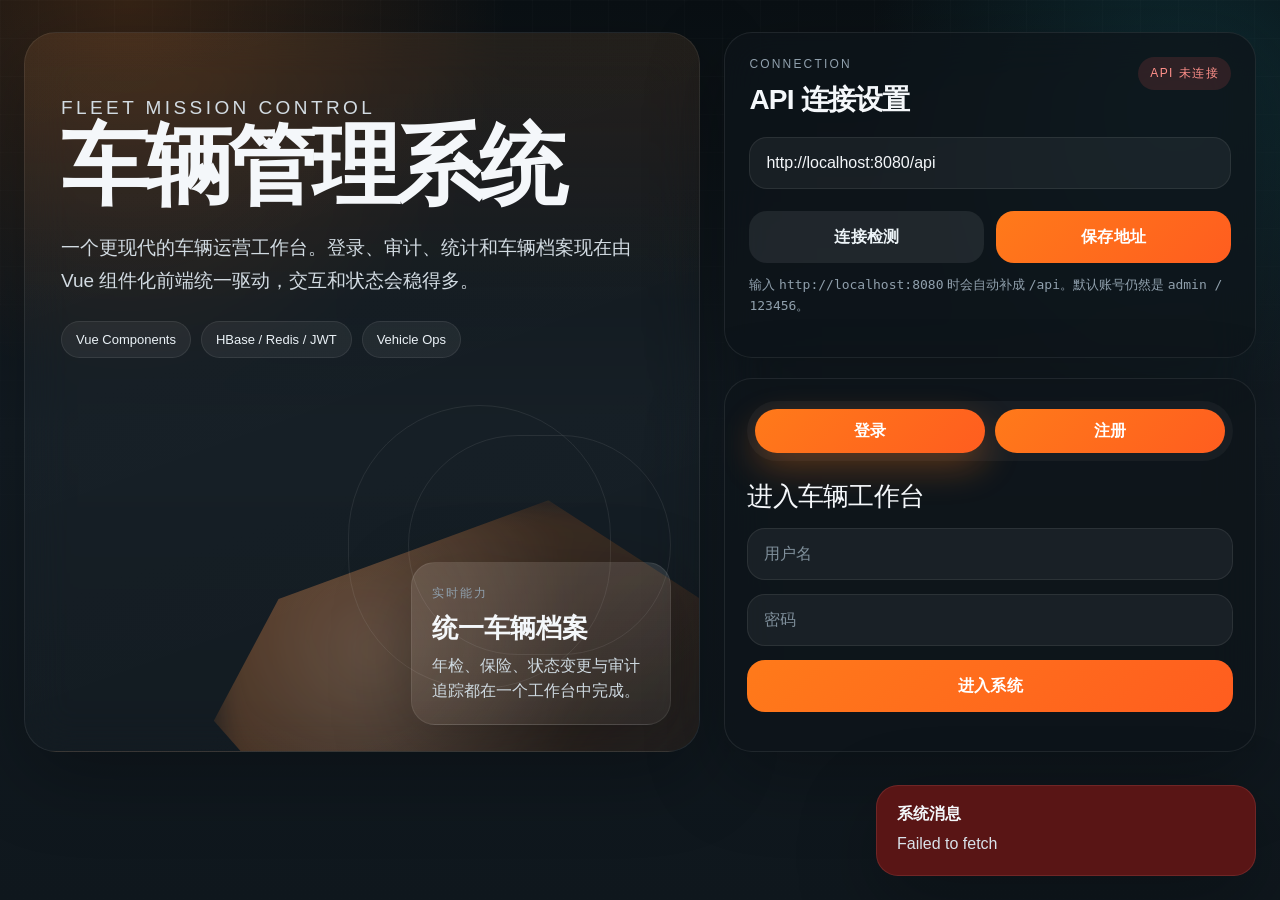
==== frontend/index.html @ bee84d91 "添加前端代码" ====
<!doctype html>
<html lang="zh-CN">
<head>
    <meta charset="UTF-8">
    <meta name="viewport" content="width=device-width, initial-scale=1.0">
    <title>车辆管理系统</title>
    <link rel="stylesheet" href="./app.css">
</head>
<body>
<div id="app"></div>
<noscript>请开启 JavaScript 以使用车辆管理系统。</noscript>
<script type="module" src="./js/main.js"></script>
</body>
</html>
---- frontend/app.css ----
:root {
    --bg: #0a1014;
    --bg-2: #121b22;
    --bg-3: #18252d;
    --panel: rgba(14, 20, 25, 0.76);
    --panel-soft: rgba(19, 28, 34, 0.7);
    --panel-border: rgba(255, 255, 255, 0.08);
    --text: #f4f7fa;
    --muted: #90a0ad;
    --line: rgba(255, 255, 255, 0.1);
    --primary: #ff7a1a;
    --primary-2: #ff5d1f;
    --secondary: rgba(255, 255, 255, 0.08);
    --danger: #dc4a4a;
    --mint: #26bfa4;
    --amber: #ffb648;
    --glow: 0 24px 80px rgba(0, 0, 0, 0.28);
}

* {
    box-sizing: border-box;
}

html {
    scroll-behavior: smooth;
}

body {
    margin: 0;
    min-height: 100vh;
    color: var(--text);
    font-family: "Avenir Next", "Segoe UI", "PingFang SC", sans-serif;
    background:
        radial-gradient(circle at 10% 0%, rgba(255, 122, 26, 0.18), transparent 26%),
        radial-gradient(circle at 92% 10%, rgba(31, 173, 190, 0.16), transparent 22%),
        linear-gradient(180deg, var(--bg) 0%, var(--bg-2) 48%, #0f171d 100%);
    overflow-x: hidden;
}

body::before {
    content: "";
    position: fixed;
    inset: 0;
    background-image:
        linear-gradient(rgba(255, 255, 255, 0.02) 1px, transparent 1px),
        linear-gradient(90deg, rgba(255, 255, 255, 0.02) 1px, transparent 1px);
    background-size: 38px 38px;
    mask-image: linear-gradient(180deg, rgba(0, 0, 0, 0.8), transparent 90%);
    pointer-events: none;
}

.app-shell {
    width: min(1500px, calc(100vw - 48px));
    margin: 0 auto;
    padding: 32px 0 56px;
}

.eyebrow {
    margin: 0 0 10px;
    color: var(--muted);
    font-size: 12px;
    letter-spacing: 0.18em;
    text-transform: uppercase;
}

.auth-landing {
    display: grid;
    grid-template-columns: 1.12fr 0.88fr;
    gap: 24px;
    align-items: stretch;
}

.auth-landing__hero,
.auth-landing__side,
.panel,
.toast,
.dashboard-hero,
.overview-card {
    backdrop-filter: blur(22px);
    -webkit-backdrop-filter: blur(22px);
}

.auth-landing__hero {
    position: relative;
    min-height: 720px;
    overflow: hidden;
    border: 1px solid var(--panel-border);
    border-radius: 32px;
    padding: 36px;
    background:
        linear-gradient(160deg, rgba(255, 255, 255, 0.03), rgba(255, 255, 255, 0.01)),
        linear-gradient(180deg, rgba(255, 122, 26, 0.08), transparent 38%);
    box-shadow: var(--glow);
}

.auth-landing__hero::before {
    content: "";
    position: absolute;
    inset: auto -8% -18% 28%;
    height: 380px;
    background:
        linear-gradient(135deg, rgba(255, 122, 26, 0.34), rgba(255, 93, 31, 0.02)),
        radial-gradient(circle at 30% 40%, rgba(255, 255, 255, 0.26), transparent 48%);
    clip-path: polygon(12% 26%, 62% 0, 100% 35%, 89% 67%, 26% 100%, 0 58%);
    filter: blur(16px);
    opacity: 0.8;
}

.hero-copy {
    position: relative;
    z-index: 2;
    max-width: 700px;
}

.hero-copy h1 {
    margin: 0;
    font-size: clamp(56px, 7vw, 88px);
    line-height: 0.96;
    letter-spacing: -0.05em;
}

.hero-copy p {
    max-width: 620px;
    margin: 22px 0 0;
    color: #d2dbe2;
    font-size: 19px;
    line-height: 1.75;
}

.hero-ribbon {
    position: relative;
    z-index: 2;
    display: flex;
    flex-wrap: wrap;
    gap: 10px;
    margin-top: 24px;
}

.hero-ribbon span {
    padding: 10px 14px;
    border-radius: 999px;
    background: rgba(255, 255, 255, 0.06);
    border: 1px solid rgba(255, 255, 255, 0.08);
    color: #ebf2f7;
    font-size: 13px;
}

.hero-visual {
    position: absolute;
    inset: auto 28px 26px auto;
    width: min(440px, 48%);
    height: 320px;
}

.hero-orbit {
    position: absolute;
    border-radius: 999px;
    border: 1px solid rgba(255, 255, 255, 0.08);
}

.hero-orbit--one {
    inset: 30px 0 70px 60px;
}

.hero-orbit--two {
    inset: 0 60px 36px 0;
}

.hero-card {
    position: absolute;
    right: 0;
    bottom: 0;
    width: 260px;
    padding: 20px;
    border-radius: 24px;
    background: linear-gradient(180deg, rgba(255, 255, 255, 0.11), rgba(255, 255, 255, 0.04));
    border: 1px solid rgba(255, 255, 255, 0.08);
    box-shadow: var(--glow);
}

.hero-card__label {
    display: inline-block;
    margin-bottom: 12px;
    color: var(--muted);
    font-size: 12px;
    letter-spacing: 0.15em;
    text-transform: uppercase;
}

.hero-card strong {
    display: block;
    font-size: 26px;
    line-height: 1.1;
}

.hero-card p {
    margin: 10px 0 0;
    color: #cfdae1;
    line-height: 1.6;
}

.auth-landing__side {
    display: grid;
    gap: 20px;
}

.api-panel,
.auth-card {
    border: 1px solid var(--panel-border);
    border-radius: 28px;
    background: var(--panel);
    box-shadow: var(--glow);
}

.api-panel {
    padding: 24px;
}

.api-panel__top {
    display: flex;
    align-items: flex-start;
    justify-content: space-between;
    gap: 12px;
}

.api-panel__top h3,
.auth-form__title,
.panel-head h3,
.dashboard-hero h2 {
    margin: 0;
}

.api-panel__top h3,
.panel-head h3 {
    font-size: 28px;
    letter-spacing: -0.03em;
}

.api-health {
    padding: 8px 12px;
    border-radius: 999px;
    background: rgba(255, 255, 255, 0.06);
    color: var(--muted);
    font-size: 12px;
    text-transform: uppercase;
    letter-spacing: 0.12em;
}

.api-health.up {
    background: rgba(38, 191, 164, 0.16);
    color: #72e6d0;
}

.api-health.down {
    background: rgba(220, 74, 74, 0.16);
    color: #ff908a;
}

.api-health.checking {
    background: rgba(255, 182, 72, 0.16);
    color: #ffd48f;
}

.api-panel__form,
.auth-form,
.admin-form {
    display: grid;
    gap: 14px;
    margin-top: 18px;
}

.api-panel__actions,
.vehicle-form__footer,
.toolbar-actions,
.panel-actions,
.dashboard-hero__actions {
    display: flex;
    gap: 12px;
    align-items: center;
}

.api-panel__actions {
    margin-top: 8px;
}

.helper {
    margin: 12px 0 0;
    color: var(--muted);
    font-size: 13px;
    line-height: 1.6;
}

.auth-card {
    padding: 22px;
}

.auth-tabs {
    display: grid;
    grid-template-columns: 1fr 1fr;
    gap: 10px;
    padding: 8px;
    border-radius: 999px;
    background: rgba(255, 255, 255, 0.04);
}

.auth-tabs button {
    border-radius: 999px;
    min-height: 44px;
}

.auth-tabs button.active {
    background: linear-gradient(135deg, var(--primary), var(--primary-2));
    color: white;
    box-shadow: 0 14px 36px rgba(255, 122, 26, 0.32);
}

.auth-form {
    margin-top: 18px;
}

.auth-form__title {
    font-size: 26px;
    letter-spacing: -0.03em;
}

.dashboard {
    display: grid;
    gap: 22px;
}

.dashboard-hero {
    display: flex;
    justify-content: space-between;
    gap: 20px;
    align-items: flex-start;
    padding: 28px;
    border-radius: 28px;
    border: 1px solid var(--panel-border);
    background:
        linear-gradient(135deg, rgba(255, 122, 26, 0.14), transparent 44%),
        linear-gradient(180deg, rgba(255, 255, 255, 0.04), rgba(255, 255, 255, 0.02));
    box-shadow: var(--glow);
}

.dashboard-hero h2 {
    font-size: 40px;
    letter-spacing: -0.04em;
}

.dashboard-hero p {
    max-width: 740px;
    margin: 10px 0 0;
    color: #cad5de;
    line-height: 1.7;
}

.role-pill,
.status-pill {
    display: inline-flex;
    align-items: center;
    justify-content: center;
    padding: 10px 14px;
    border-radius: 999px;
    background: rgba(255, 255, 255, 0.08);
    border: 1px solid rgba(255, 255, 255, 0.08);
    color: #eef5f8;
    font-size: 12px;
    letter-spacing: 0.12em;
    text-transform: uppercase;
}

.overview-grid {
    display: grid;
    grid-template-columns: repeat(4, minmax(0, 1fr));
    gap: 18px;
}

.overview-card {
    position: relative;
    overflow: hidden;
    padding: 24px;
    border-radius: 26px;
    border: 1px solid var(--panel-border);
    background: var(--panel);
    box-shadow: var(--glow);
}

.overview-card::after {
    content: "";
    position: absolute;
    inset: auto -40px -40px auto;
    width: 120px;
    height: 120px;
    border-radius: 999px;
    background: rgba(255, 255, 255, 0.06);
}

.overview-card span {
    color: var(--muted);
    font-size: 13px;
    letter-spacing: 0.12em;
    text-transform: uppercase;
}

.overview-card strong {
    display: block;
    margin-top: 16px;
    font-size: 44px;
    line-height: 1;
}

.overview-card p {
    margin: 14px 0 0;
    color: #d0d8de;
}

.overview-card--mint {
    background: linear-gradient(180deg, rgba(38, 191, 164, 0.16), rgba(16, 23, 29, 0.8));
}

.overview-card--amber {
    background: linear-gradient(180deg, rgba(255, 182, 72, 0.16), rgba(16, 23, 29, 0.8));
}

.overview-card--alert {
    background: linear-gradient(180deg, rgba(220, 74, 74, 0.18), rgba(16, 23, 29, 0.82));
}

.dashboard-grid {
    display: grid;
    grid-template-columns: minmax(0, 1.7fr) minmax(360px, 0.9fr);
    gap: 18px;
}

.dashboard-grid__main,
.side-stack {
    display: grid;
    gap: 18px;
}

.panel {
    padding: 24px;
    border: 1px solid var(--panel-border);
    border-radius: 26px;
    background: var(--panel);
    box-shadow: var(--glow);
}

.panel--soft {
    background: var(--panel-soft);
}

.panel-head {
    display: flex;
    justify-content: space-between;
    gap: 16px;
    align-items: flex-start;
    margin-bottom: 18px;
}

.panel-head .eyebrow {
    margin-bottom: 8px;
}

.vehicle-form__grid,
.toolbar-grid {
    display: grid;
    grid-template-columns: repeat(4, minmax(0, 1fr));
    gap: 12px;
}

.toolbar-actions {
    grid-column: 1 / -1;
    margin-top: 4px;
}

.vehicle-form__footer {
    justify-content: flex-end;
    margin-top: 14px;
}

.table-shell {
    overflow: auto;
    border-radius: 20px;
    border: 1px solid rgba(255, 255, 255, 0.06);
    background: rgba(255, 255, 255, 0.02);
}

.vehicle-table {
    width: 100%;
    border-collapse: collapse;
}

.vehicle-table th,
.vehicle-table td {
    padding: 16px 14px;
    border-bottom: 1px solid rgba(255, 255, 255, 0.06);
    text-align: left;
    vertical-align: top;
}

.vehicle-table th {
    color: #d1dbe3;
    font-size: 13px;
    letter-spacing: 0.12em;
    text-transform: uppercase;
}

.vehicle-table td {
    color: #f1f6fa;
}

.vehicle-table td small {
    display: block;
    margin-top: 4px;
    color: var(--muted);
}

.table-actions {
    display: flex;
    flex-wrap: wrap;
    gap: 8px;
}

.empty-row,
.empty-note {
    color: var(--muted);
}

.detail-grid {
    display: grid;
    gap: 12px;
}

.detail-grid > div {
    display: flex;
    justify-content: space-between;
    gap: 12px;
    padding-bottom: 10px;
    border-bottom: 1px dashed rgba(255, 255, 255, 0.08);
}

.detail-grid span {
    color: var(--muted);
}

.detail-grid strong {
    text-align: right;
}

.detail-grid__remark {
    display: block !important;
}

.detail-grid__remark p {
    margin: 8px 0 0;
    color: #d0dae2;
    line-height: 1.65;
}

.mini-summary {
    display: grid;
    gap: 18px;
}

.mini-summary h4 {
    margin: 0 0 10px;
    font-size: 18px;
}

.mini-summary ul {
    margin: 0;
    padding-left: 18px;
    color: #d5dee5;
}

.audit-stream {
    display: grid;
    gap: 12px;
}

.audit-stream__item {
    padding: 16px;
    border-radius: 18px;
    background: rgba(255, 255, 255, 0.04);
    border: 1px solid rgba(255, 255, 255, 0.06);
}

.audit-stream__top {
    display: flex;
    justify-content: space-between;
    gap: 10px;
    align-items: center;
}

.audit-stream__item p {
    margin: 10px 0;
    color: #d0dae2;
    line-height: 1.6;
}

.audit-stream__item time {
    color: var(--muted);
    font-size: 13px;
}

input,
select,
textarea,
button {
    width: 100%;
    border: 1px solid rgba(255, 255, 255, 0.08);
    border-radius: 18px;
    font: inherit;
    transition: transform 0.18s ease, border-color 0.18s ease, background 0.18s ease, box-shadow 0.18s ease;
}

input,
select,
button {
    min-height: 52px;
    padding: 0 16px;
}

textarea {
    min-height: 110px;
    padding: 16px;
    resize: vertical;
}

input,
select,
textarea {
    background: rgba(255, 255, 255, 0.05);
    color: var(--text);
}

input::placeholder,
textarea::placeholder {
    color: #7f8f9b;
}

input:focus,
select:focus,
textarea:focus {
    outline: none;
    border-color: rgba(255, 122, 26, 0.56);
    box-shadow: 0 0 0 4px rgba(255, 122, 26, 0.12);
}

button {
    cursor: pointer;
    background: linear-gradient(135deg, var(--primary), var(--primary-2));
    color: white;
    font-weight: 700;
    letter-spacing: 0.02em;
    border: 0;
}

button:hover {
    transform: translateY(-1px);
    box-shadow: 0 14px 34px rgba(255, 122, 26, 0.24);
}

button:disabled {
    opacity: 0.55;
    cursor: not-allowed;
    transform: none;
    box-shadow: none;
}

button.secondary {
    background: rgba(255, 255, 255, 0.08);
    color: #edf4f8;
}

button.ghost {
    background: transparent;
    color: #eef4f8;
    border: 1px solid rgba(255, 255, 255, 0.1);
}

button.danger {
    background: linear-gradient(135deg, #d44a4a, #ac3434);
}

button.ghost.danger {
    color: #ffb2b2;
    border-color: rgba(255, 115, 115, 0.2);
}

.toast {
    position: fixed;
    right: 24px;
    bottom: 24px;
    width: min(380px, calc(100vw - 32px));
    padding: 18px 20px;
    border-radius: 22px;
    box-shadow: var(--glow);
    z-index: 100;
}

.toast.info {
    background: rgba(15, 28, 35, 0.92);
    border: 1px solid rgba(255, 255, 255, 0.08);
}

.toast.error {
    background: rgba(95, 22, 22, 0.94);
    border: 1px solid rgba(255, 143, 143, 0.14);
}

.toast strong {
    display: block;
    margin-bottom: 6px;
}

.toast p {
    margin: 0;
    color: #d9e2ea;
    line-height: 1.6;
}

.toast-fade-enter-active,
.toast-fade-leave-active {
    transition: all 0.24s ease;
}

.toast-fade-enter-from,
.toast-fade-leave-to {
    opacity: 0;
    transform: translateY(8px);
}

@media (max-width: 1220px) {
    .auth-landing,
    .dashboard-grid,
    .overview-grid,
    .vehicle-form__grid,
    .toolbar-grid {
        grid-template-columns: 1fr 1fr;
    }

    .auth-landing__hero,
    .auth-landing__side,
    .dashboard-grid__main,
    .side-stack {
        min-width: 0;
    }

    .auth-landing,
    .dashboard-grid {
        grid-template-columns: 1fr;
    }

    .hero-visual {
        position: relative;
        inset: auto;
        width: 100%;
        margin-top: 28px;
    }
}

@media (max-width: 760px) {
    .app-shell {
        width: min(100vw - 28px, 1500px);
        padding-top: 18px;
    }

    .hero-copy h1 {
        font-size: 44px;
    }

    .dashboard-hero,
    .dashboard-hero__actions,
    .api-panel__top,
    .api-panel__actions,
    .panel-head,
    .panel-actions,
    .toolbar-actions,
    .vehicle-form__footer,
    .pager {
        flex-direction: column;
        align-items: stretch;
    }

    .vehicle-form__grid,
    .toolbar-grid,
    .overview-grid {
        grid-template-columns: 1fr;
    }

    .hero-visual {
        height: 240px;
    }
}
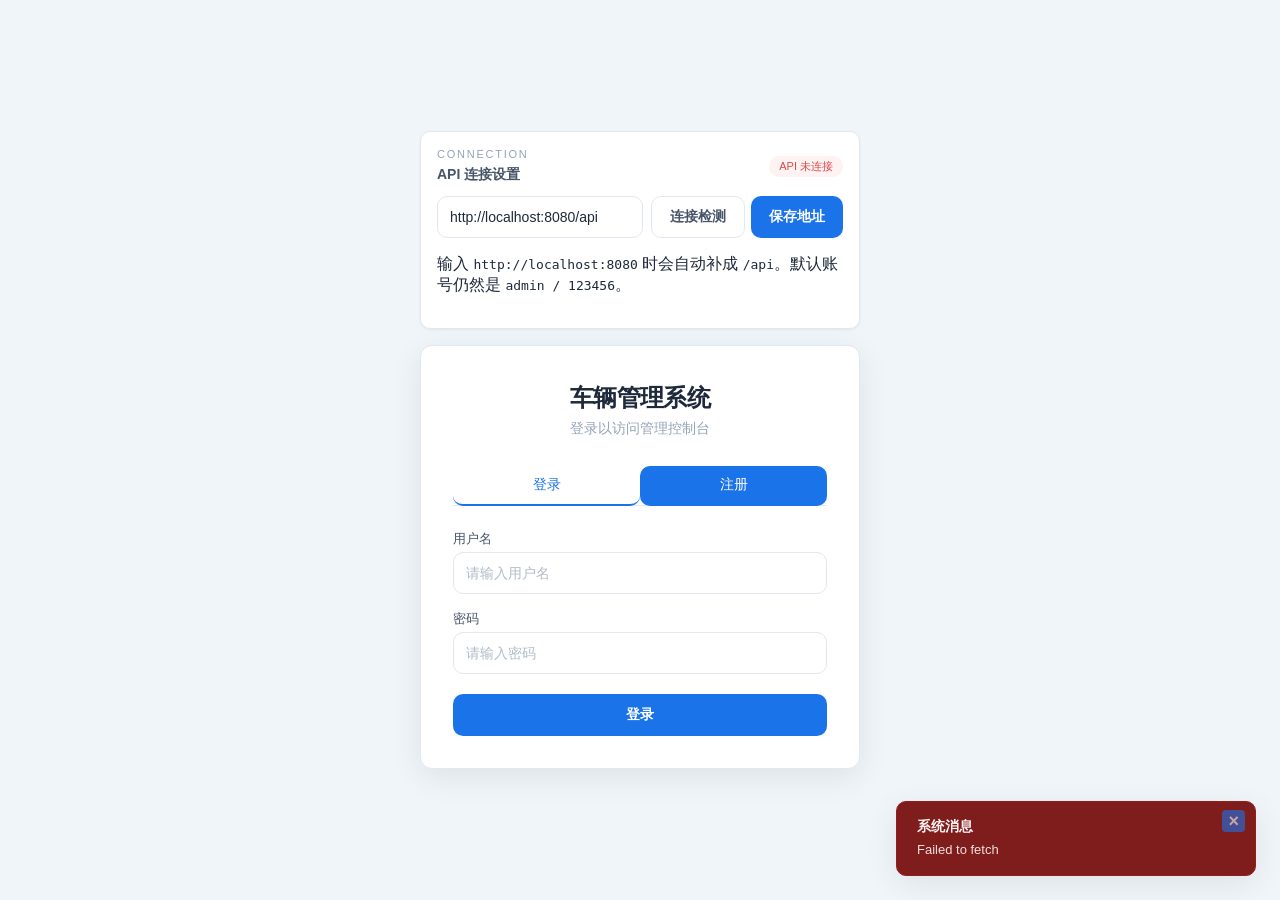
==== commit 8595767e: "重构前端 UI：浅蓝色主题 + 左侧菜单栏布局 将深色主题全面改为浅蓝色商务风格，控制面板从卡片堆叠改为 左侧菜单栏 + 右侧内容区的经典后台管理布局。  主要变更： - 全新 CSS 变量系统：浅蓝" ====
--- a/frontend/index.html
+++ b/frontend/index.html
@@ -4,7 +4,7 @@
     <meta charset="UTF-8">
     <meta name="viewport" content="width=device-width, initial-scale=1.0">
     <title>车辆管理系统</title>
-    <link rel="stylesheet" href="./app.css">
+    <link rel="stylesheet" href="./app.css?v=2">
 </head>
 <body>
 <div id="app"></div>
--- a/frontend/app.css
+++ b/frontend/app.css
@@ -1,20 +1,25 @@
 :root {
-    --bg: #0a1014;
-    --bg-2: #121b22;
-    --bg-3: #18252d;
-    --panel: rgba(14, 20, 25, 0.76);
-    --panel-soft: rgba(19, 28, 34, 0.7);
-    --panel-border: rgba(255, 255, 255, 0.08);
-    --text: #f4f7fa;
-    --muted: #90a0ad;
-    --line: rgba(255, 255, 255, 0.1);
-    --primary: #ff7a1a;
-    --primary-2: #ff5d1f;
-    --secondary: rgba(255, 255, 255, 0.08);
+    --bg: #f0f5fa;
+    --bg-card: #ffffff;
+    --bg-side: #f8fafc;
+    --border: #e2e8f0;
+    --border-focus: #93b4e8;
+    --text: #1e293b;
+    --text-2: #475569;
+    --muted: #94a3b8;
+    --primary: #1a73e8;
+    --primary-hover: #1557b0;
+    --primary-light: #e8f0fe;
     --danger: #dc4a4a;
-    --mint: #26bfa4;
-    --amber: #ffb648;
-    --glow: 0 24px 80px rgba(0, 0, 0, 0.28);
+    --danger-light: #fef2f2;
+    --success: #16a34a;
+    --success-light: #f0fdf4;
+    --warning: #d97706;
+    --warning-light: #fffbeb;
+    --shadow-sm: 0 1px 3px rgba(0, 0, 0, 0.06);
+    --shadow-md: 0 4px 16px rgba(0, 0, 0, 0.07);
+    --shadow-lg: 0 8px 32px rgba(0, 0, 0, 0.08);
+    --radius: 10px;
 }
 
 * {
@@ -29,701 +34,807 @@
     margin: 0;
     min-height: 100vh;
     color: var(--text);
-    font-family: "Avenir Next", "Segoe UI", "PingFang SC", sans-serif;
-    background:
-        radial-gradient(circle at 10% 0%, rgba(255, 122, 26, 0.18), transparent 26%),
-        radial-gradient(circle at 92% 10%, rgba(31, 173, 190, 0.16), transparent 22%),
-        linear-gradient(180deg, var(--bg) 0%, var(--bg-2) 48%, #0f171d 100%);
-    overflow-x: hidden;
-}
-
-body::before {
-    content: "";
-    position: fixed;
-    inset: 0;
-    background-image:
-        linear-gradient(rgba(255, 255, 255, 0.02) 1px, transparent 1px),
-        linear-gradient(90deg, rgba(255, 255, 255, 0.02) 1px, transparent 1px);
-    background-size: 38px 38px;
-    mask-image: linear-gradient(180deg, rgba(0, 0, 0, 0.8), transparent 90%);
-    pointer-events: none;
-}
-
+    font-family: -apple-system, BlinkMacSystemFont, "Segoe UI", "PingFang SC", "Microsoft YaHei", sans-serif;
+    background: var(--bg);
+    -webkit-font-smoothing: antialiased;
+}
+
+.eyebrow {
+    margin: 0 0 6px;
+    color: var(--muted);
+    font-size: 11px;
+    letter-spacing: 0.16em;
+    text-transform: uppercase;
+}
+
+/* ============================= */
+/*  Login Page                    */
+/* ============================= */
 .app-shell {
-    width: min(1500px, calc(100vw - 48px));
-    margin: 0 auto;
-    padding: 32px 0 56px;
-}
-
-.eyebrow {
-    margin: 0 0 10px;
+    min-height: 100vh;
+    display: flex;
+    flex-direction: column;
+    padding: 24px;
+}
+
+.auth-landing {
+    width: 100%;
+    max-width: 440px;
+    margin: auto;
+}
+
+.auth-landing__hero {
+    display: none;
+}
+
+.auth-landing__side {
+    display: flex;
+    flex-direction: column;
+    gap: 16px;
+}
+
+/* API Panel (compact) */
+.api-panel {
+    background: var(--bg-card);
+    border: 1px solid var(--border);
+    border-radius: var(--radius);
+    padding: 16px;
+    box-shadow: var(--shadow-sm);
+}
+
+.api-panel__top {
+    display: flex;
+    align-items: center;
+    justify-content: space-between;
+    gap: 12px;
+    margin-bottom: 12px;
+}
+
+.api-panel__top h3 {
+    margin: 0;
+    font-size: 14px;
+    font-weight: 600;
+    color: var(--text-2);
+}
+
+.api-health {
+    font-size: 11px;
+    padding: 3px 10px;
+    border-radius: 999px;
+    font-weight: 500;
+}
+
+.api-health.up {
+    background: var(--success-light);
+    color: var(--success);
+}
+
+.api-health.down {
+    background: var(--danger-light);
+    color: var(--danger);
+}
+
+.api-health.checking {
+    background: var(--warning-light);
+    color: var(--warning);
+}
+
+.api-panel__form {
+    display: flex;
+    gap: 8px;
+}
+
+.api-panel__form input {
+    flex: 1;
+    min-width: 0;
+}
+
+.api-panel__actions {
+    display: flex;
+    gap: 6px;
+    flex-shrink: 0;
+}
+
+/* Login Card */
+.auth-card {
+    background: var(--bg-card);
+    border: 1px solid var(--border);
+    border-radius: calc(var(--radius) * 1.2);
+    padding: 36px 32px 32px;
+    box-shadow: var(--shadow-lg);
+}
+
+.auth-card-header {
+    text-align: center;
+    margin-bottom: 28px;
+}
+
+.auth-card-header h1 {
+    margin: 0;
+    font-size: 24px;
+    font-weight: 700;
+    color: var(--text);
+    letter-spacing: -0.03em;
+}
+
+.auth-card-header p {
+    margin: 6px 0 0;
+    color: var(--muted);
+    font-size: 14px;
+}
+
+.auth-tabs {
+    display: flex;
+    gap: 0;
+    margin-bottom: 24px;
+    border-bottom: 1px solid var(--border);
+}
+
+.auth-tabs button {
+    flex: 1;
+    background: none;
+    border: none;
+    color: var(--muted);
+    font-size: 14px;
+    font-weight: 500;
+    padding: 10px 0;
+    min-height: auto;
+    width: auto;
+    cursor: pointer;
+    border-bottom: 2px solid transparent;
+    margin-bottom: -1px;
+    transition: color 0.2s, border-color 0.2s;
+}
+
+.auth-card .auth-tabs button.active {
+    background: transparent;
+    color: var(--primary);
+    border-bottom-color: var(--primary);
+    box-shadow: none;
+}
+
+.auth-tabs button:hover:not(.active) {
+    color: var(--text-2);
+}
+
+.auth-form {
+    display: flex;
+    flex-direction: column;
+    gap: 16px;
+}
+
+.auth-form .input-group {
+    display: flex;
+    flex-direction: column;
+    gap: 4px;
+}
+
+.auth-form .input-group label {
+    font-size: 13px;
+    font-weight: 500;
+    color: var(--text-2);
+}
+
+.auth-form .input-group input {
+    width: 100%;
+}
+
+.auth-form button[type="submit"] {
+    margin-top: 4px;
+}
+
+/* ============================= */
+/*  Sidebar Layout                */
+/* ============================= */
+.dashboard-layout {
+    display: flex;
+    min-height: calc(100vh - 48px);
+}
+
+.sidebar {
+    width: 220px;
+    flex-shrink: 0;
+    display: flex;
+    flex-direction: column;
+    background: var(--bg-card);
+    border: 1px solid var(--border);
+    border-radius: var(--radius);
+    margin-right: 20px;
+    overflow: hidden;
+    box-shadow: var(--shadow-sm);
+}
+
+.sidebar-brand {
+    padding: 20px 20px 16px;
+    border-bottom: 1px solid var(--border);
+}
+
+.sidebar-brand strong {
+    font-size: 16px;
+    font-weight: 700;
+    color: var(--text);
+    letter-spacing: -0.02em;
+}
+
+.sidebar-nav {
+    flex: 1;
+    display: flex;
+    flex-direction: column;
+    padding: 8px;
+    gap: 2px;
+}
+
+.sidebar-nav a {
+    display: block;
+    padding: 10px 14px;
+    border-radius: 8px;
+    color: var(--text-2);
+    font-size: 14px;
+    font-weight: 500;
+    text-decoration: none;
+    transition: background 0.15s, color 0.15s;
+    cursor: pointer;
+}
+
+.sidebar-nav a:hover {
+    background: var(--bg);
+    color: var(--text);
+}
+
+.sidebar-nav a.active {
+    background: var(--primary-light);
+    color: var(--primary);
+    font-weight: 600;
+}
+
+.sidebar-footer {
+    padding: 14px 16px;
+    border-top: 1px solid var(--border);
+    display: flex;
+    flex-direction: column;
+    gap: 10px;
+}
+
+.sidebar-user {
+    display: flex;
+    align-items: center;
+    gap: 8px;
+}
+
+.sidebar-username {
+    font-size: 13px;
+    font-weight: 500;
+    color: var(--text-2);
+    overflow: hidden;
+    text-overflow: ellipsis;
+}
+
+.sidebar-logout {
+    width: 100%;
+}
+
+.content-area {
+    flex: 1;
+    min-width: 0;
+    overflow-y: auto;
+}
+
+.content-section {
+    display: grid;
+    gap: 16px;
+}
+
+.content-header {
+    margin-bottom: 4px;
+}
+
+.content-header h2 {
+    margin: 0;
+    font-size: 20px;
+    font-weight: 700;
+    color: var(--text);
+}
+
+.content-header p {
+    margin: 2px 0 0;
+    color: var(--muted);
+    font-size: 14px;
+}
+
+.empty-hint {
+    padding: 32px;
+    text-align: center;
+    color: var(--muted);
+    font-size: 14px;
+    background: var(--bg-card);
+    border: 1px dashed var(--border);
+    border-radius: var(--radius);
+}
+
+/* Overview Cards */
+.overview-grid {
+    display: grid;
+    grid-template-columns: repeat(4, minmax(0, 1fr));
+    gap: 16px;
+}
+
+.overview-card {
+    padding: 20px;
+    background: var(--bg-card);
+    border: 1px solid var(--border);
+    border-radius: var(--radius);
+    box-shadow: var(--shadow-sm);
+}
+
+.overview-card span:first-child {
     color: var(--muted);
     font-size: 12px;
-    letter-spacing: 0.18em;
+    font-weight: 500;
     text-transform: uppercase;
-}
-
-.auth-landing {
+    letter-spacing: 0.05em;
+}
+
+.overview-card strong {
+    display: block;
+    margin-top: 8px;
+    font-size: 28px;
+    line-height: 1;
+    font-weight: 700;
+    color: var(--text);
+}
+
+.overview-card p {
+    margin: 6px 0 0;
+    color: var(--text-2);
+    font-size: 13px;
+}
+
+/* Stats View: two-column grid */
+.dashboard-stats-grid {
     display: grid;
-    grid-template-columns: 1.12fr 0.88fr;
-    gap: 24px;
-    align-items: stretch;
-}
-
-.auth-landing__hero,
-.auth-landing__side,
-.panel,
-.toast,
-.dashboard-hero,
-.overview-card {
-    backdrop-filter: blur(22px);
-    -webkit-backdrop-filter: blur(22px);
-}
-
-.auth-landing__hero {
-    position: relative;
-    min-height: 720px;
-    overflow: hidden;
-    border: 1px solid var(--panel-border);
-    border-radius: 32px;
-    padding: 36px;
-    background:
-        linear-gradient(160deg, rgba(255, 255, 255, 0.03), rgba(255, 255, 255, 0.01)),
-        linear-gradient(180deg, rgba(255, 122, 26, 0.08), transparent 38%);
-    box-shadow: var(--glow);
-}
-
-.auth-landing__hero::before {
-    content: "";
-    position: absolute;
-    inset: auto -8% -18% 28%;
-    height: 380px;
-    background:
-        linear-gradient(135deg, rgba(255, 122, 26, 0.34), rgba(255, 93, 31, 0.02)),
-        radial-gradient(circle at 30% 40%, rgba(255, 255, 255, 0.26), transparent 48%);
-    clip-path: polygon(12% 26%, 62% 0, 100% 35%, 89% 67%, 26% 100%, 0 58%);
-    filter: blur(16px);
-    opacity: 0.8;
-}
-
-.hero-copy {
-    position: relative;
-    z-index: 2;
-    max-width: 700px;
-}
-
-.hero-copy h1 {
+    grid-template-columns: 1fr 1fr;
+    gap: 16px;
+}
+
+/* Generic Panel */
+.panel {
+    padding: 20px;
+    background: var(--bg-card);
+    border: 1px solid var(--border);
+    border-radius: var(--radius);
+    box-shadow: var(--shadow-sm);
+}
+
+.panel-head {
+    display: flex;
+    justify-content: space-between;
+    align-items: flex-start;
+    gap: 12px;
+    margin-bottom: 16px;
+}
+
+.panel-head h3 {
     margin: 0;
-    font-size: clamp(56px, 7vw, 88px);
-    line-height: 0.96;
-    letter-spacing: -0.05em;
-}
-
-.hero-copy p {
-    max-width: 620px;
-    margin: 22px 0 0;
-    color: #d2dbe2;
-    font-size: 19px;
-    line-height: 1.75;
-}
-
-.hero-ribbon {
-    position: relative;
-    z-index: 2;
-    display: flex;
-    flex-wrap: wrap;
+    font-size: 16px;
+    font-weight: 600;
+}
+
+.panel-actions {
+    display: flex;
+    gap: 8px;
+    align-items: center;
+    flex-shrink: 0;
+}
+
+/* Vehicle Form */
+.vehicle-form__grid {
+    display: grid;
+    grid-template-columns: repeat(4, minmax(0, 1fr));
     gap: 10px;
-    margin-top: 24px;
-}
-
-.hero-ribbon span {
-    padding: 10px 14px;
-    border-radius: 999px;
-    background: rgba(255, 255, 255, 0.06);
-    border: 1px solid rgba(255, 255, 255, 0.08);
-    color: #ebf2f7;
-    font-size: 13px;
-}
-
-.hero-visual {
-    position: absolute;
-    inset: auto 28px 26px auto;
-    width: min(440px, 48%);
-    height: 320px;
-}
-
-.hero-orbit {
-    position: absolute;
-    border-radius: 999px;
-    border: 1px solid rgba(255, 255, 255, 0.08);
-}
-
-.hero-orbit--one {
-    inset: 30px 0 70px 60px;
-}
-
-.hero-orbit--two {
-    inset: 0 60px 36px 0;
-}
-
-.hero-card {
-    position: absolute;
-    right: 0;
-    bottom: 0;
-    width: 260px;
-    padding: 20px;
-    border-radius: 24px;
-    background: linear-gradient(180deg, rgba(255, 255, 255, 0.11), rgba(255, 255, 255, 0.04));
-    border: 1px solid rgba(255, 255, 255, 0.08);
-    box-shadow: var(--glow);
-}
-
-.hero-card__label {
-    display: inline-block;
-    margin-bottom: 12px;
+}
+
+.vehicle-form__footer {
+    display: flex;
+    gap: 8px;
+    justify-content: flex-end;
+    margin-top: 14px;
+}
+
+/* Search Toolbar */
+.toolbar-grid {
+    display: grid;
+    grid-template-columns: repeat(4, minmax(0, 1fr));
+    gap: 10px;
+}
+
+.toolbar-actions {
+    display: flex;
+    gap: 8px;
+    align-items: center;
+    grid-column: 1 / -1;
+    margin-top: 4px;
+}
+
+/* Vehicle Table */
+.table-shell {
+    border: 1px solid var(--border);
+    border-radius: var(--radius);
+    overflow: auto;
+}
+
+.vehicle-table {
+    width: 100%;
+    border-collapse: collapse;
+}
+
+.vehicle-table th,
+.vehicle-table td {
+    padding: 12px 14px;
+    text-align: left;
+    border-bottom: 1px solid var(--border);
+    font-size: 14px;
+}
+
+.vehicle-table th {
+    background: var(--bg-side);
+    color: var(--text-2);
+    font-weight: 600;
+    font-size: 12px;
+    text-transform: uppercase;
+    letter-spacing: 0.04em;
+    white-space: nowrap;
+}
+
+.vehicle-table tbody tr:hover {
+    background: #f8fafc;
+}
+
+.vehicle-table tbody tr:last-child td {
+    border-bottom: none;
+}
+
+.vehicle-table td small {
+    display: block;
+    margin-top: 2px;
     color: var(--muted);
     font-size: 12px;
-    letter-spacing: 0.15em;
-    text-transform: uppercase;
-}
-
-.hero-card strong {
-    display: block;
-    font-size: 26px;
-    line-height: 1.1;
-}
-
-.hero-card p {
-    margin: 10px 0 0;
-    color: #cfdae1;
-    line-height: 1.6;
-}
-
-.auth-landing__side {
+}
+
+.table-actions {
+    display: flex;
+    gap: 6px;
+    flex-wrap: wrap;
+}
+
+/* Pagination */
+.pager {
+    display: flex;
+    align-items: center;
+    justify-content: center;
+    gap: 14px;
+    margin-top: 14px;
+    color: var(--text-2);
+    font-size: 13px;
+}
+
+.pager button {
+    width: auto;
+}
+
+/* Side: Detail Grid */
+.detail-grid {
     display: grid;
-    gap: 20px;
-}
-
-.api-panel,
-.auth-card {
-    border: 1px solid var(--panel-border);
-    border-radius: 28px;
-    background: var(--panel);
-    box-shadow: var(--glow);
-}
-
-.api-panel {
-    padding: 24px;
-}
-
-.api-panel__top {
-    display: flex;
-    align-items: flex-start;
+    gap: 10px;
+}
+
+.detail-grid > div {
+    display: flex;
     justify-content: space-between;
     gap: 12px;
-}
-
-.api-panel__top h3,
-.auth-form__title,
-.panel-head h3,
-.dashboard-hero h2 {
+    padding-bottom: 8px;
+    border-bottom: 1px dashed var(--border);
+}
+
+.detail-grid span {
+    color: var(--muted);
+    font-size: 13px;
+}
+
+.detail-grid strong {
+    text-align: right;
+    font-size: 14px;
+}
+
+.detail-grid__remark {
+    display: block !important;
+}
+
+.detail-grid__remark p {
+    margin: 6px 0 0;
+    color: var(--text-2);
+    font-size: 14px;
+    line-height: 1.5;
+}
+
+/* Side: Mini Summary */
+.mini-summary {
+    display: grid;
+    gap: 16px;
+}
+
+.mini-summary h4 {
+    margin: 0 0 8px;
+    font-size: 14px;
+    font-weight: 600;
+}
+
+.mini-summary ul {
     margin: 0;
-}
-
-.api-panel__top h3,
-.panel-head h3 {
-    font-size: 28px;
-    letter-spacing: -0.03em;
-}
-
-.api-health {
-    padding: 8px 12px;
-    border-radius: 999px;
-    background: rgba(255, 255, 255, 0.06);
+    padding-left: 16px;
+    color: var(--text-2);
+    font-size: 14px;
+}
+
+/* Side: Audit Stream */
+.audit-stream {
+    display: grid;
+    gap: 10px;
+}
+
+.audit-stream__item {
+    padding: 14px;
+    border: 1px solid var(--border);
+    border-radius: var(--radius);
+    background: var(--bg-side);
+}
+
+.audit-stream__top {
+    display: flex;
+    justify-content: space-between;
+    gap: 10px;
+    align-items: center;
+}
+
+.audit-stream__top strong {
+    font-size: 14px;
+}
+
+.audit-stream__top span {
+    color: var(--muted);
+    font-size: 13px;
+}
+
+.audit-stream__item p {
+    margin: 8px 0;
+    color: var(--text-2);
+    font-size: 13px;
+    line-height: 1.5;
+}
+
+.audit-stream__item time {
     color: var(--muted);
     font-size: 12px;
-    text-transform: uppercase;
-    letter-spacing: 0.12em;
-}
-
-.api-health.up {
-    background: rgba(38, 191, 164, 0.16);
-    color: #72e6d0;
-}
-
-.api-health.down {
-    background: rgba(220, 74, 74, 0.16);
-    color: #ff908a;
-}
-
-.api-health.checking {
-    background: rgba(255, 182, 72, 0.16);
-    color: #ffd48f;
-}
-
-.api-panel__form,
-.auth-form,
+}
+
+/* Admin Form */
 .admin-form {
     display: grid;
-    gap: 14px;
-    margin-top: 18px;
-}
-
-.api-panel__actions,
-.vehicle-form__footer,
-.toolbar-actions,
-.panel-actions,
-.dashboard-hero__actions {
-    display: flex;
-    gap: 12px;
+    gap: 10px;
+    margin-top: 4px;
+}
+
+/* ============================= */
+/*  Form Elements                 */
+/* ============================= */
+input,
+select,
+textarea,
+button {
+    font-family: inherit;
+    font-size: 14px;
+    border: 1px solid var(--border);
+    border-radius: var(--radius);
+    transition: border-color 0.15s, box-shadow 0.15s;
+}
+
+input,
+select {
+    min-height: 42px;
+    padding: 0 12px;
+}
+
+textarea {
+    min-height: 80px;
+    padding: 10px 12px;
+    resize: vertical;
+}
+
+input,
+select,
+textarea {
+    background: var(--bg-card);
+    color: var(--text);
+    width: 100%;
+}
+
+input::placeholder,
+textarea::placeholder {
+    color: #b0bcc9;
+}
+
+input:focus,
+select:focus,
+textarea:focus {
+    outline: none;
+    border-color: var(--border-focus);
+    box-shadow: 0 0 0 3px rgba(26, 115, 232, 0.1);
+}
+
+/* ============================= */
+/*  Buttons                       */
+/* ============================= */
+button {
+    cursor: pointer;
+    border: none;
+    border-radius: var(--radius);
+    font-weight: 600;
+    font-size: 14px;
+    padding: 0 18px;
+    min-height: 42px;
+    display: inline-flex;
     align-items: center;
-}
-
-.api-panel__actions {
-    margin-top: 8px;
-}
-
-.helper {
-    margin: 12px 0 0;
-    color: var(--muted);
-    font-size: 13px;
-    line-height: 1.6;
-}
-
-.auth-card {
-    padding: 22px;
-}
-
-.auth-tabs {
-    display: grid;
-    grid-template-columns: 1fr 1fr;
-    gap: 10px;
-    padding: 8px;
-    border-radius: 999px;
-    background: rgba(255, 255, 255, 0.04);
-}
-
-.auth-tabs button {
-    border-radius: 999px;
-    min-height: 44px;
-}
-
-.auth-tabs button.active {
-    background: linear-gradient(135deg, var(--primary), var(--primary-2));
+    justify-content: center;
+    transition: background 0.15s, box-shadow 0.15s, transform 0.1s;
+    white-space: nowrap;
+}
+
+button:active {
+    transform: scale(0.98);
+}
+
+button:disabled {
+    opacity: 0.5;
+    cursor: not-allowed;
+    transform: none;
+}
+
+/* Primary */
+button:not(.secondary):not(.ghost) {
+    background: var(--primary);
     color: white;
-    box-shadow: 0 14px 36px rgba(255, 122, 26, 0.32);
-}
-
-.auth-form {
-    margin-top: 18px;
-}
-
-.auth-form__title {
-    font-size: 26px;
-    letter-spacing: -0.03em;
-}
-
-.dashboard {
-    display: grid;
-    gap: 22px;
-}
-
-.dashboard-hero {
-    display: flex;
-    justify-content: space-between;
-    gap: 20px;
-    align-items: flex-start;
-    padding: 28px;
-    border-radius: 28px;
-    border: 1px solid var(--panel-border);
-    background:
-        linear-gradient(135deg, rgba(255, 122, 26, 0.14), transparent 44%),
-        linear-gradient(180deg, rgba(255, 255, 255, 0.04), rgba(255, 255, 255, 0.02));
-    box-shadow: var(--glow);
-}
-
-.dashboard-hero h2 {
-    font-size: 40px;
-    letter-spacing: -0.04em;
-}
-
-.dashboard-hero p {
-    max-width: 740px;
-    margin: 10px 0 0;
-    color: #cad5de;
-    line-height: 1.7;
-}
-
+}
+
+button:not(.secondary):not(.ghost):hover:not(:disabled) {
+    background: var(--primary-hover);
+    box-shadow: 0 2px 8px rgba(26, 115, 232, 0.25);
+}
+
+/* Secondary */
+button.secondary {
+    background: transparent;
+    color: var(--text-2);
+    border: 1px solid var(--border);
+}
+
+button.secondary:hover:not(:disabled) {
+    background: var(--bg-side);
+    border-color: #cbd5e1;
+}
+
+/* Ghost */
+button.ghost {
+    background: transparent;
+    color: var(--primary);
+    border: none;
+    padding: 6px 10px;
+    min-height: auto;
+}
+
+button.ghost:hover:not(:disabled) {
+    background: var(--primary-light);
+}
+
+/* Danger */
+button.danger {
+    background: var(--danger);
+    color: white;
+}
+
+button.danger:hover:not(:disabled) {
+    background: #b91c1c;
+    box-shadow: 0 2px 8px rgba(220, 74, 74, 0.25);
+}
+
+button.ghost.danger {
+    color: var(--danger);
+    background: transparent;
+    border: none;
+}
+
+button.ghost.danger:hover:not(:disabled) {
+    background: var(--danger-light);
+}
+
+/* Role / Status Pills */
 .role-pill,
 .status-pill {
     display: inline-flex;
     align-items: center;
-    justify-content: center;
-    padding: 10px 14px;
+    padding: 4px 12px;
     border-radius: 999px;
-    background: rgba(255, 255, 255, 0.08);
-    border: 1px solid rgba(255, 255, 255, 0.08);
-    color: #eef5f8;
+    background: var(--bg-side);
+    border: 1px solid var(--border);
+    color: var(--text-2);
     font-size: 12px;
-    letter-spacing: 0.12em;
-    text-transform: uppercase;
-}
-
-.overview-grid {
-    display: grid;
-    grid-template-columns: repeat(4, minmax(0, 1fr));
-    gap: 18px;
-}
-
-.overview-card {
-    position: relative;
-    overflow: hidden;
-    padding: 24px;
-    border-radius: 26px;
-    border: 1px solid var(--panel-border);
-    background: var(--panel);
-    box-shadow: var(--glow);
-}
-
-.overview-card::after {
-    content: "";
-    position: absolute;
-    inset: auto -40px -40px auto;
-    width: 120px;
-    height: 120px;
-    border-radius: 999px;
-    background: rgba(255, 255, 255, 0.06);
-}
-
-.overview-card span {
-    color: var(--muted);
-    font-size: 13px;
-    letter-spacing: 0.12em;
-    text-transform: uppercase;
-}
-
-.overview-card strong {
-    display: block;
-    margin-top: 16px;
-    font-size: 44px;
-    line-height: 1;
-}
-
-.overview-card p {
-    margin: 14px 0 0;
-    color: #d0d8de;
-}
-
-.overview-card--mint {
-    background: linear-gradient(180deg, rgba(38, 191, 164, 0.16), rgba(16, 23, 29, 0.8));
-}
-
-.overview-card--amber {
-    background: linear-gradient(180deg, rgba(255, 182, 72, 0.16), rgba(16, 23, 29, 0.8));
-}
-
-.overview-card--alert {
-    background: linear-gradient(180deg, rgba(220, 74, 74, 0.18), rgba(16, 23, 29, 0.82));
-}
-
-.dashboard-grid {
-    display: grid;
-    grid-template-columns: minmax(0, 1.7fr) minmax(360px, 0.9fr);
-    gap: 18px;
-}
-
-.dashboard-grid__main,
-.side-stack {
-    display: grid;
-    gap: 18px;
-}
-
-.panel {
-    padding: 24px;
-    border: 1px solid var(--panel-border);
-    border-radius: 26px;
-    background: var(--panel);
-    box-shadow: var(--glow);
-}
-
-.panel--soft {
-    background: var(--panel-soft);
-}
-
-.panel-head {
-    display: flex;
-    justify-content: space-between;
-    gap: 16px;
-    align-items: flex-start;
-    margin-bottom: 18px;
-}
-
-.panel-head .eyebrow {
-    margin-bottom: 8px;
-}
-
-.vehicle-form__grid,
-.toolbar-grid {
-    display: grid;
-    grid-template-columns: repeat(4, minmax(0, 1fr));
-    gap: 12px;
-}
-
-.toolbar-actions {
-    grid-column: 1 / -1;
-    margin-top: 4px;
-}
-
-.vehicle-form__footer {
-    justify-content: flex-end;
-    margin-top: 14px;
-}
-
-.table-shell {
-    overflow: auto;
-    border-radius: 20px;
-    border: 1px solid rgba(255, 255, 255, 0.06);
-    background: rgba(255, 255, 255, 0.02);
-}
-
-.vehicle-table {
-    width: 100%;
-    border-collapse: collapse;
-}
-
-.vehicle-table th,
-.vehicle-table td {
-    padding: 16px 14px;
-    border-bottom: 1px solid rgba(255, 255, 255, 0.06);
-    text-align: left;
-    vertical-align: top;
-}
-
-.vehicle-table th {
-    color: #d1dbe3;
-    font-size: 13px;
-    letter-spacing: 0.12em;
-    text-transform: uppercase;
-}
-
-.vehicle-table td {
-    color: #f1f6fa;
-}
-
-.vehicle-table td small {
-    display: block;
-    margin-top: 4px;
-    color: var(--muted);
-}
-
-.table-actions {
-    display: flex;
-    flex-wrap: wrap;
-    gap: 8px;
-}
-
-.empty-row,
-.empty-note {
-    color: var(--muted);
-}
-
-.detail-grid {
-    display: grid;
-    gap: 12px;
-}
-
-.detail-grid > div {
-    display: flex;
-    justify-content: space-between;
-    gap: 12px;
-    padding-bottom: 10px;
-    border-bottom: 1px dashed rgba(255, 255, 255, 0.08);
-}
-
-.detail-grid span {
-    color: var(--muted);
-}
-
-.detail-grid strong {
-    text-align: right;
-}
-
-.detail-grid__remark {
-    display: block !important;
-}
-
-.detail-grid__remark p {
-    margin: 8px 0 0;
-    color: #d0dae2;
-    line-height: 1.65;
-}
-
-.mini-summary {
-    display: grid;
-    gap: 18px;
-}
-
-.mini-summary h4 {
-    margin: 0 0 10px;
-    font-size: 18px;
-}
-
-.mini-summary ul {
-    margin: 0;
-    padding-left: 18px;
-    color: #d5dee5;
-}
-
-.audit-stream {
-    display: grid;
-    gap: 12px;
-}
-
-.audit-stream__item {
-    padding: 16px;
-    border-radius: 18px;
-    background: rgba(255, 255, 255, 0.04);
-    border: 1px solid rgba(255, 255, 255, 0.06);
-}
-
-.audit-stream__top {
-    display: flex;
-    justify-content: space-between;
-    gap: 10px;
-    align-items: center;
-}
-
-.audit-stream__item p {
-    margin: 10px 0;
-    color: #d0dae2;
-    line-height: 1.6;
-}
-
-.audit-stream__item time {
-    color: var(--muted);
-    font-size: 13px;
-}
-
-input,
-select,
-textarea,
-button {
-    width: 100%;
-    border: 1px solid rgba(255, 255, 255, 0.08);
-    border-radius: 18px;
-    font: inherit;
-    transition: transform 0.18s ease, border-color 0.18s ease, background 0.18s ease, box-shadow 0.18s ease;
-}
-
-input,
-select,
-button {
-    min-height: 52px;
-    padding: 0 16px;
-}
-
-textarea {
-    min-height: 110px;
-    padding: 16px;
-    resize: vertical;
-}
-
-input,
-select,
-textarea {
-    background: rgba(255, 255, 255, 0.05);
-    color: var(--text);
-}
-
-input::placeholder,
-textarea::placeholder {
-    color: #7f8f9b;
-}
-
-input:focus,
-select:focus,
-textarea:focus {
-    outline: none;
-    border-color: rgba(255, 122, 26, 0.56);
-    box-shadow: 0 0 0 4px rgba(255, 122, 26, 0.12);
-}
-
-button {
-    cursor: pointer;
-    background: linear-gradient(135deg, var(--primary), var(--primary-2));
-    color: white;
-    font-weight: 700;
-    letter-spacing: 0.02em;
-    border: 0;
-}
-
-button:hover {
-    transform: translateY(-1px);
-    box-shadow: 0 14px 34px rgba(255, 122, 26, 0.24);
-}
-
-button:disabled {
-    opacity: 0.55;
-    cursor: not-allowed;
-    transform: none;
-    box-shadow: none;
-}
-
-button.secondary {
-    background: rgba(255, 255, 255, 0.08);
-    color: #edf4f8;
-}
-
-button.ghost {
-    background: transparent;
-    color: #eef4f8;
-    border: 1px solid rgba(255, 255, 255, 0.1);
-}
-
-button.danger {
-    background: linear-gradient(135deg, #d44a4a, #ac3434);
-}
-
-button.ghost.danger {
-    color: #ffb2b2;
-    border-color: rgba(255, 115, 115, 0.2);
-}
-
+    font-weight: 500;
+    white-space: nowrap;
+}
+
+/* ============================= */
+/*  Toast                         */
+/* ============================= */
 .toast {
     position: fixed;
     right: 24px;
     bottom: 24px;
-    width: min(380px, calc(100vw - 32px));
-    padding: 18px 20px;
-    border-radius: 22px;
-    box-shadow: var(--glow);
+    width: min(360px, calc(100vw - 32px));
+    padding: 16px 20px;
+    border-radius: var(--radius);
+    box-shadow: var(--shadow-lg);
     z-index: 100;
 }
 
+.toast__close {
+    position: absolute;
+    top: 8px;
+    right: 10px;
+    background: none;
+    border: none;
+    color: inherit;
+    opacity: 0.6;
+    font-size: 18px;
+    cursor: pointer;
+    padding: 2px 6px;
+    min-height: auto;
+    border-radius: 4px;
+    line-height: 1;
+}
+
+.toast__close:hover {
+    opacity: 1;
+    background: none;
+    box-shadow: none;
+    transform: none;
+}
+
 .toast.info {
-    background: rgba(15, 28, 35, 0.92);
-    border: 1px solid rgba(255, 255, 255, 0.08);
+    background: #1e293b;
+    color: #f8fafc;
+    border: 1px solid #334155;
 }
 
 .toast.error {
-    background: rgba(95, 22, 22, 0.94);
-    border: 1px solid rgba(255, 143, 143, 0.14);
+    background: #7f1d1d;
+    color: #fef2f2;
+    border: 1px solid #991b1b;
 }
 
 .toast strong {
     display: block;
-    margin-bottom: 6px;
+    margin-bottom: 4px;
+    font-size: 14px;
 }
 
 .toast p {
     margin: 0;
-    color: #d9e2ea;
-    line-height: 1.6;
+    font-size: 13px;
+    line-height: 1.5;
+    opacity: 0.9;
 }
 
 .toast-fade-enter-active,
 .toast-fade-leave-active {
-    transition: all 0.24s ease;
+    transition: all 0.25s ease;
 }
 
 .toast-fade-enter-from,
@@ -732,48 +843,92 @@
     transform: translateY(8px);
 }
 
-@media (max-width: 1220px) {
-    .auth-landing,
-    .dashboard-grid,
+/* ============================= */
+/*  Responsive                    */
+/* ============================= */
+@media (max-width: 1200px) {
+    .overview-grid {
+        grid-template-columns: 1fr 1fr;
+    }
+
+    .dashboard-stats-grid {
+        grid-template-columns: 1fr;
+    }
+}
+
+@media (max-width: 900px) {
     .overview-grid,
     .vehicle-form__grid,
     .toolbar-grid {
         grid-template-columns: 1fr 1fr;
     }
 
-    .auth-landing__hero,
-    .auth-landing__side,
-    .dashboard-grid__main,
-    .side-stack {
-        min-width: 0;
-    }
-
-    .auth-landing,
-    .dashboard-grid {
+    .dashboard-stats-grid {
         grid-template-columns: 1fr;
-    }
-
-    .hero-visual {
-        position: relative;
-        inset: auto;
-        width: 100%;
-        margin-top: 28px;
     }
 }
 
 @media (max-width: 760px) {
     .app-shell {
-        width: min(100vw - 28px, 1500px);
-        padding-top: 18px;
-    }
-
-    .hero-copy h1 {
-        font-size: 44px;
-    }
-
-    .dashboard-hero,
-    .dashboard-hero__actions,
+        padding: 16px;
+    }
+
+    .auth-card {
+        padding: 24px 20px;
+    }
+
+    .dashboard-layout {
+        flex-direction: column;
+    }
+
+    .sidebar {
+        width: 100%;
+        flex-direction: row;
+        flex-wrap: wrap;
+        margin-right: 0;
+        margin-bottom: 16px;
+    }
+
+    .sidebar-brand {
+        padding: 14px 16px;
+        border-bottom: none;
+    }
+
+    .sidebar-nav {
+        flex: 1;
+        flex-direction: row;
+        flex-wrap: wrap;
+        padding: 6px;
+        gap: 4px;
+        overflow-x: auto;
+    }
+
+    .sidebar-nav a {
+        padding: 6px 12px;
+        font-size: 13px;
+        white-space: nowrap;
+    }
+
+    .sidebar-footer {
+        flex-direction: row;
+        align-items: center;
+        padding: 10px 16px;
+        width: 100%;
+        border-top: 1px solid var(--border);
+    }
+
+    .sidebar-logout {
+        width: auto;
+    }
+
+    .overview-grid,
+    .vehicle-form__grid,
+    .toolbar-grid {
+        grid-template-columns: 1fr;
+    }
+
     .api-panel__top,
+    .api-panel__form,
     .api-panel__actions,
     .panel-head,
     .panel-actions,
@@ -784,13 +939,11 @@
         align-items: stretch;
     }
 
-    .vehicle-form__grid,
-    .toolbar-grid,
-    .overview-grid {
-        grid-template-columns: 1fr;
-    }
-
-    .hero-visual {
-        height: 240px;
-    }
-}
+    .api-panel__form {
+        flex-direction: column;
+    }
+
+    .pager {
+        text-align: center;
+    }
+}
